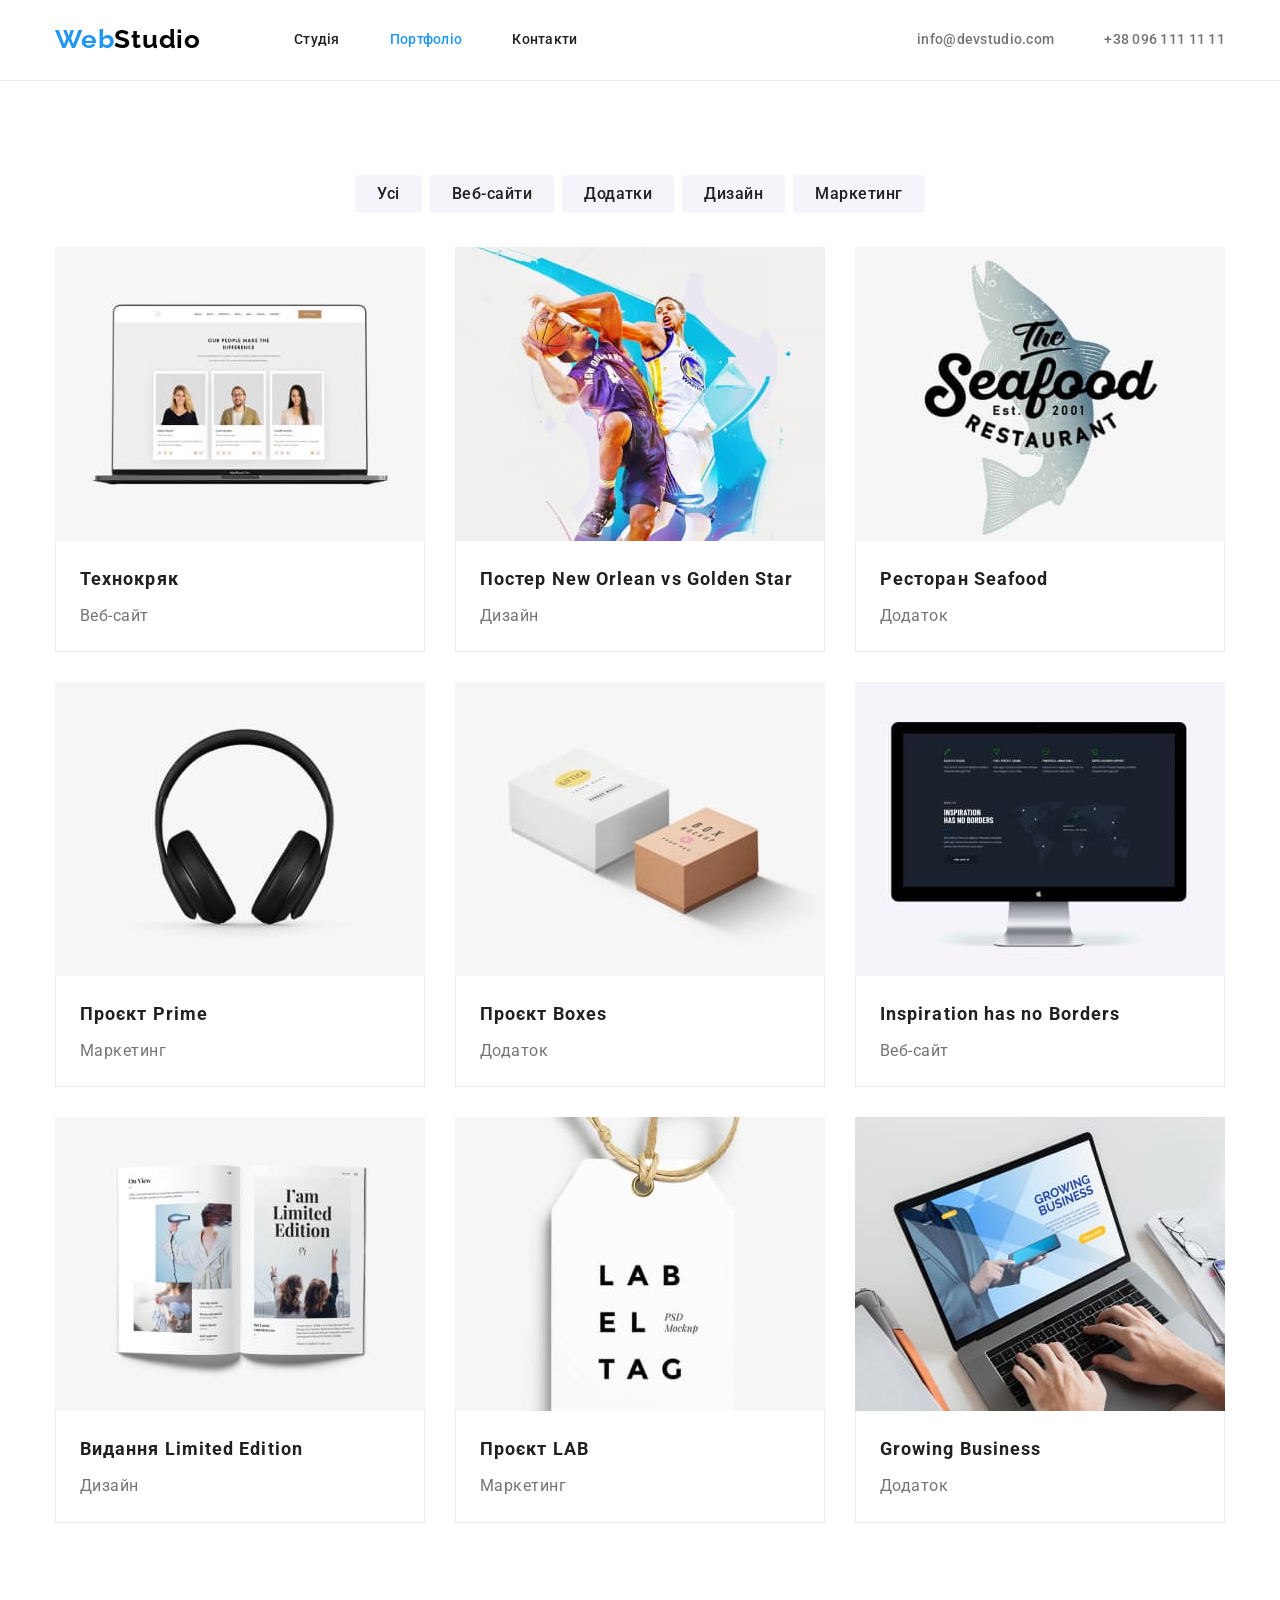
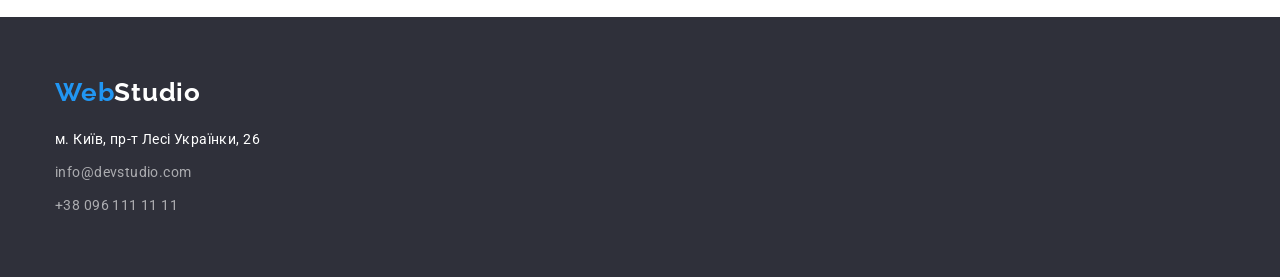
==== portfolio.html @ c188644f "Initial commit" ====
<!DOCTYPE html>
<html lang="uk">
  <head>
    <meta charset="UTF-8" />
    <meta http-equiv="X-UA-Compatible" content="IE=edge" />
    <meta name="viewport" content="width=device-width, initial-scale=1.0" />
    <title>Портфоліо</title>
    <link
      href="https://fonts.googleapis.com/css2?family=Raleway:wght@700&family=Roboto:wght@400;500;700;900&display=swap"
      rel="stylesheet"
    />
    <link
      rel="stylesheet"
      href="https://cdnjs.cloudflare.com/ajax/libs/modern-normalize/1.0.0/modern-normalize.min.css"
    />
    <link rel="stylesheet" href="./css/styles.css" />
  </head>
  <body>
    <!-- шапка -->
    <header class="header">
      <div class="container main-nav">
        <nav class="site-nav">
          <a href="./index.html" class="logo link" aria-label="logo"
            ><span lang="en"><span class="logo-web-blue">Web</span>Studio</span></a
          >
          <ul class="list-site-nav list">
            <li class="item">
              <a href="./index.html" class="link link-site-nav">Студія</a>
            </li>
            <li class="item">
              <a href="./portfolio.html" class="link current link-site-nav">Портфоліо</a>
            </li>
            <li class="item"><a href="#" class="link link-site-nav">Контакти</a></li>
          </ul>
        </nav>
        <ul class="list-contacts-header list">
          <li class="item">
            <a href="mailto:info@devstudio.com" class="link-contacts-header link"
              >info@devstudio.com</a
            >
          </li>
          <li class="item">
            <a href="tel:+380961111111" class="link-contacts-header link">+38 096 111 11 11</a>
          </li>
        </ul>
      </div>
    </header>
    <main>
      <section class="section sample-works">
        <div class="container">
          <h1 class="section-titel-hidden">Портфоліо</h1>
          <ul class="list list-filter">
            <li class="button-item"><button type="button" class="button-filter">Усі</button></li>
            <li class="button-item">
              <button type="button" class="button button-filter">Веб-сайти</button>
            </li>
            <li class="button-item">
              <button type="button" class="button button-filter">Додатки</button>
            </li>
            <li class="button-item">
              <button type="button" class="button button-filter">Дизайн</button>
            </li>
            <li class="button-item">
              <button type="button" class="button button-filter">Маркетинг</button>
            </li>
          </ul>
          <ul class="list list-sample-work">
            <li class="works-item">
              <a href="#" class="link link-portfolio">
                <img
                  src="./images/img_website_tex.jpg"
                  alt="приклад дизайну веб-сайта"
                  width="370"
                />
                <div class="works-examples">
                  <h2 class="list-sample-work-titel">Технокряк</h2>
                  <p class="list-sample-work-paragraph">Веб-сайт</p>
                </div>
              </a>
            </li>
            <li class="works-item">
              <a href="#" class="link link-portfolio">
                <img
                  src="./images/img_new_orlean.jpg"
                  alt="приклад дизайну постера  матч с баскетболу"
                  width="370"
                />
                <div class="works-examples">
                  <h2 class="list-sample-work-titel">
                    Постер <span lang="en">New Orlean vs Golden Star</span>
                  </h2>
                  <p class="list-sample-work-paragraph">Дизайн</p>
                </div>
              </a>
            </li>
            <li class="works-item">
              <a href="#" class="link link-portfolio">
                <img
                  src="./images/img_seafood.jpg"
                  alt="приклад дизайну зображено лейбела ресорана"
                  width="370"
                />
                <div class="works-examples">
                  <h2 class="list-sample-work-titel">Ресторан <span lang="en">Seafood</span></h2>
                  <p class="list-sample-work-paragraph">Додаток</p>
                </div>
              </a>
            </li>
            <li class="works-item">
              <a href="#" class="link link-portfolio">
                <img
                  src="./images/img_project_prime.jpg"
                  alt="приклад дизайну лейбла проєкта зображено навушники"
                  width="370"
                />
                <div class="works-examples">
                  <h2 class="list-sample-work-titel">Проєкт <span lang="en">Prime</span></h2>
                  <p class="list-sample-work-paragraph">Маркетинг</p>
                </div>
              </a>
            </li>
            <li class="works-item">
              <a href="#" class="link link-portfolio">
                <img
                  src="./images/img_boxes.jpg"
                  alt="приклад дезайна додатку зображено упаковочні коробки"
                  width="370"
                />
                <div class="works-examples">
                  <h2 class="list-sample-work-titel">Проєкт <span lang="en">Boxes</span></h2>
                  <p class="list-sample-work-paragraph">Додаток</p>
                </div>
              </a>
            </li>
            <li class="works-item">
              <a href="#" class="link link-portfolio">
                <img
                  src="./images/img_website_two.jpg"
                  alt="приклад дизайну веб-сайта"
                  width="370"
                />
                <div class="works-examples">
                  <h2 class="list-sample-work-titel">
                    <span lang="en">Inspiration has no Borders</span>
                  </h2>
                  <p class="list-sample-work-paragraph">Веб-сайт</p>
                </div>
              </a>
            </li>
            <li class="works-item">
              <a href="#" class="link link-portfolio">
                <img src="./images/img_newspaper.jpg" alt="приклад дизайну журналу" width="370" />
                <div class="works-examples">
                  <h2 class="list-sample-work-titel">
                    Видання <span lang="en">Limited Edition</span>
                  </h2>
                  <p class="list-sample-work-paragraph">Дизайн</p>
                </div>
              </a>
            </li>
            <li class="works-item">
              <a href="#" class="link link-portfolio">
                <img
                  src="./images/lab_img.jpg"
                  alt="приклад дизайну проекту зображено бірку"
                  width="370"
                />
                <div class="works-examples">
                  <h2 class="list-sample-work-titel">Проєкт <span lang="en">LAB</span></h2>
                  <p class="list-sample-work-paragraph">Маркетинг</p>
                </div>
              </a>
            </li>
            <li class="works-item">
              <a href="#" class="link link-portfolio">
                <img
                  src="./images/img_growing_business.jpg"
                  alt="приклад дизайну додатка зображено роботу з додатком на компютері"
                  width="370"
                />
                <div class="works-examples">
                  <h2 class="list-sample-work-titel"><span lang="en">Growing Business</span></h2>
                  <p class="list-sample-work-paragraph">Додаток</p>
                </div>
              </a>
            </li>
          </ul>
        </div>
      </section>
    </main>
    <!-- футер -->
    <footer class="footer">
      <div class="container">
        <a href="./index.html" class="footer-logo" aria-label="logo"
          ><span lang="en"><span class="logo-web-blue">Web</span>Studio</span></a
        >
        <address class="address-footer">
          <ul class="contacts-footer list">
            <li>
              <a
                href="https://www.google.com/maps/place/%D0%B1%D1%83%D0%BB.+%D0%9B%D0%B5%D1%81%D0%B8+%D0%A3%D0%BA%D1%80%D0%B0%D0%B8%D0%BD%D0%BA%D0%B8,+26,+%D0%9A%D0%B8%D0%B5%D0%B2,+%D0%A3%D0%BA%D1%80%D0%B0%D0%B8%D0%BD%D0%B0,+02000/@50.4265807,30.53838x58,17z/data=!3m1!4b1!4m5!3m4!1s0x40d4cf0e033ecbe9:0x57a4dffefec77da0!8m2!3d50.4265807!4d30.5383858"
                target="_blank"
                rel="noopener noreferrer"
                class="contacts-footer-street"
                >м. Київ, пр-т Лесі Українки, 26</a
              >
            </li>
            <li>
              <a href="mailto:info@devstudio.com" class="contacts-footer-mail"
                >info@devstudio.com</a
              >
            </li>
            <li><a href="tel:+380961111111" class="contacts-footer-tel">+38 096 111 11 11</a></li>
          </ul>
        </address>
      </div>
    </footer>
  </body>
</html>
---- css/styles.css ----
:root {
--color-accent-two: #FFFFFF;
--color-logo: #000000;
--color-accent: #2196F3;
--color-titel-nav: #212121;
--color-main: #757575;
--color-contactsfooter: rgba(255, 255, 255, 0.6);
--background-color-hero: #2F303A;
--background-color-sectionteam: #F5F4FA;
--button-active: #188CE8;
--color-accent-three: #ECECEC;
}

body {
    color: var(--color-main);
    background-color: var(--color-accent-two);
    font-family: Roboto, sans-serif;
}

img,
a {
    display: block;
}

.button {
    cursor: pointer;
}

.list {
    list-style: none;
    padding: 0;
    margin: 0;
}

.link {
    text-decoration: none;
}

/* !nav */

.header {
    border-bottom: 1px solid var(--color-accent-three);
}

.container {
    margin-left: auto;
    margin-right: auto;
    padding: 0 15px;
    width: 1200px;
}

.main-nav { 
    display: flex;
    border-bottom: 1px var(--color-accent-three);
}

.site-nav {
    display: flex;
}

.list-site-nav {
    display: flex;
}

.logo {
    margin-right: 93px;
    padding-top: 24px;
    padding-bottom: 24px;
    display: block;
    
    color: var(--color-logo);
    text-decoration: none;
    font-family: Raleway, sans-serif;
    font-weight: 700;
    font-size: 26px;
    line-height: 1.2;
    letter-spacing: 0.03em;
    
}

.logo-web-blue {
    color: var(--color-accent);
}

.link-site-nav {
    display: block;
    padding-top: 32px;
    padding-bottom: 32px;

    color: var(--color-titel-nav);
    font-weight: 500;
    font-size: 14px;
    line-height: 1.14;
    letter-spacing: 0.02em;

}

.site-nav .item:not(:last-child){
    margin-right: 50px;
}

.link.current {
    color: var(--color-accent);
}

.link-site-nav:hover,
.link-site-nav:focus,
.link-site-nav:active {
    color: var(--color-accent);
}

.list-contacts-header {
    display: flex;
    margin-left: auto;
}


.list-contacts-header .item:not(:last-child) {
    margin-right: 50px;
}

.link-contacts-header {
    display: block;
    padding-top: 32px;
    padding-bottom: 32px;
    margin-left: auto;

    color: var(--color-main);
    text-decoration: none;
    font-weight: 500;
    font-size: 14px;
    line-height: 1.14;
    letter-spacing: 0.02em;
}

.link-contacts-header:hover,
.link-contacts-header:focus {
    color: var(--color-accent);
}

/* !<!-- перша секція --> */
.section {
    padding-top: 94px;
    padding-bottom: 94px;
}

.section-hero {
    padding-top: 200px;
    padding-bottom: 200px;
    background-color: var(--background-color-hero);
    text-align: center;
}

.section-hero-titel {
    margin-top: 0;
    margin-bottom: 58px;
    width: 696px;
    margin-right: auto;
    margin-left: auto;


    color: var(--color-accent-two);
    font-weight: 900;
    font-size: 44px;
    line-height: 1.36;
    text-align: center;
    letter-spacing: 0.06em;
    text-transform: uppercase;
}

.button-hero {
    border-radius: 4px;
    padding: 10px 32px;
    margin: 0 auto;


    background-color: var(--color-accent);
    color: var(--color-accent-two);
    border: none;
    font-weight: 700;
    line-height: 1.9;
    letter-spacing: 0.06em;
}

.button-hero:hover,
.button-hero:focus {
    color: var(--color-accent-two);
    background-color: var(--button-active);
    outline: none;
}

/* !<!-- друга секція --> */
.section-features {
    padding-top: 94px;
    padding-bottom: 94px;
}

.list-section-features {
    display: flex;
}

.features-link {
    width: 270px;

}

.features-link:not(:last-child) {
    margin-right: 30px;
}

.section-titel-hidden {
        position: absolute;
        width: 1px;
        height: 1px;
        margin: -1px;
        border: 0;
        padding: 0;
        
        white-space: nowrap;
        clip-path: inset(100%);
        clip: rect(0 0 0 0);
        overflow: hidden;
}

.title-section-features {
    margin-top: 0;
    margin-bottom: 10px;

    color: var(--color-titel-nav);
    font-size: 14px;
    line-height: 1.14;
    letter-spacing: 0.03em;
    text-transform: uppercase;
}

.paragraph-section-features {
    margin-top: 0;
    margin-bottom: 0;

    font-size: 14px;
    line-height: 1.7;
    letter-spacing: 0.03em;
}

/* ! третя секція  */
.section-our-work{
    padding-top: 0;
    padding-bottom: 94px;

}
.section-titel {
    margin-top: 0;
    margin-bottom: 50px;

    color: var(--color-titel-nav);
    font-weight: 700;
    font-size: 36px;
    line-height: 1.66;
    text-align: center;
    letter-spacing: 0.03em;
}

.our-work-card-list {
    display: flex;
    
}

.item-our-work-card {
    width: 370px;
}

.item-our-work-card:not(:last-child) {
    margin-right: 30px;

}

/* !<!-- четверта секція --> */

.section-team {
    background-color: var(--background-color-sectionteam);
}

.section-team-list {
    display: flex;
    

}

.section-team-item {
    width: 270px;
    border-radius: 0px 0px 4px 4px;
    box-shadow: 0px 1px 3px rgba(0, 0, 0, 0.12), 0px 1px 1px rgba(0, 0, 0, 0.14), 0px 2px 1px rgba(0, 0, 0, 0.2);

    background-color: #FFFFFF;
}

.section-team-item:not(:last-child){
    margin-right: 30px;
    
}

.section-team-name {
    padding-top: 30px;
    padding-bottom: 30px;
    }

.title-section-team {
    margin-top: 0px;
    margin-bottom: 10px;

    color: var(--color-titel-nav);
    font-weight: 500;
    font-size: 16px;
    line-height: 1.2;
    text-align: center;
    letter-spacing: 0.03em;
}

.paragraph-section-team {
    margin-top: 0;
    margin-bottom: 0px;

    font-size: 16px;
    line-height: 1.2;
    text-align: center;
    letter-spacing: 0.03em;
}

/* !<!--! портфоліо --> */

/* !кнопка 4 портфоліо   */

.list-filter {
    display: flex;
    justify-content: center;
    margin-bottom: 34px;
}

.button-item:not(:last-child) {
    margin-right: 8px;
}

.button-filter {
    border-radius: 4px;
    padding: 6px 22px;
    border: none;

    background-color: var(--background-color-sectionteam);
    color: var(--color-titel-nav);
    font-weight: 500;
    line-height: 1.6;
    letter-spacing: 0.03em;
}

.button-filter:hover,
.button-filter:focus {
    color: var(--color-accent-two);
    background-color: var(--color-accent);
    outline: none;
}

/* !катки  портфоліо   */
.list-sample-work {
    display: flex;
    flex-wrap: wrap;
}

.works-item {
    margin-bottom: 30px;
    margin-right: 30px;
    flex-basis: calc((100% - 2 * 30px) / 3);
}

.works-item:nth-child(3n){
    margin-right: 0;
}

.works-item:nth-last-child(-n + 3){
    margin-bottom: 0;
}

.works-examples {
    padding-top: 20px;
    padding-left: 24px;
    padding-bottom: 20px;
    padding-right: 24px;
    border-bottom: 1px solid var(--color-accent-three);
    border-left: 1px solid var(--color-accent-three);
    border-right: 1px solid var(--color-accent-three);
}

.list-sample-work-titel {
    margin-top: 0;
    margin-bottom: 4px;

    color: var(--color-titel-nav);
    font-size: 18px;
    line-height: 2;
    letter-spacing: 0.06em;
}

.list-sample-work-paragraph {
    margin: 0;
    
    color: var(--color-main);
    line-height: 1.9;
    letter-spacing: 0.03em;
}

/* !фотер */

.footer {
    padding-top: 60px;
    padding-bottom: 60px;
    cursor: pointer;

    background-color: var(--background-color-hero);
}

.footer-logo {
    margin-top: 0;
    margin-bottom: 20px;

    color: var(--color-accent-two);
    text-decoration: none;
    font-family: Raleway, sans-serif;
    font-weight: 700;
    font-size: 26px;
    line-height: 1.2;
    letter-spacing: 0.03em;
}

.contacts-footer-street {
    margin-bottom: 9px;


    color: var(--color-accent-two);
    text-decoration: none;
    font-style: normal;
    font-size: 14px;
    line-height: 1.7;
    letter-spacing: 0.03em;
}

.contacts-footer-mail {
    margin-bottom: 9px;

    border-bottom-color: var(--color-contactsfooter);
}

.contacts-footer-mail,
.contacts-footer-tel {
    color: var(--color-contactsfooter);
    text-decoration: none;
    font-style: normal;
    font-size: 14px;
    line-height: 1.7;
    letter-spacing: 0.03em;
}

.contacts-footer-street:hover,
.contacts-footer-mail:hover,
.contacts-footer-tel:hover { 
    color: var(--color-accent);
}

.contacts-footer-street:focus,
.contacts-footer-mail:focus,
.contacts-footer-tel:focus { 
    color: var(--color-accent);
}
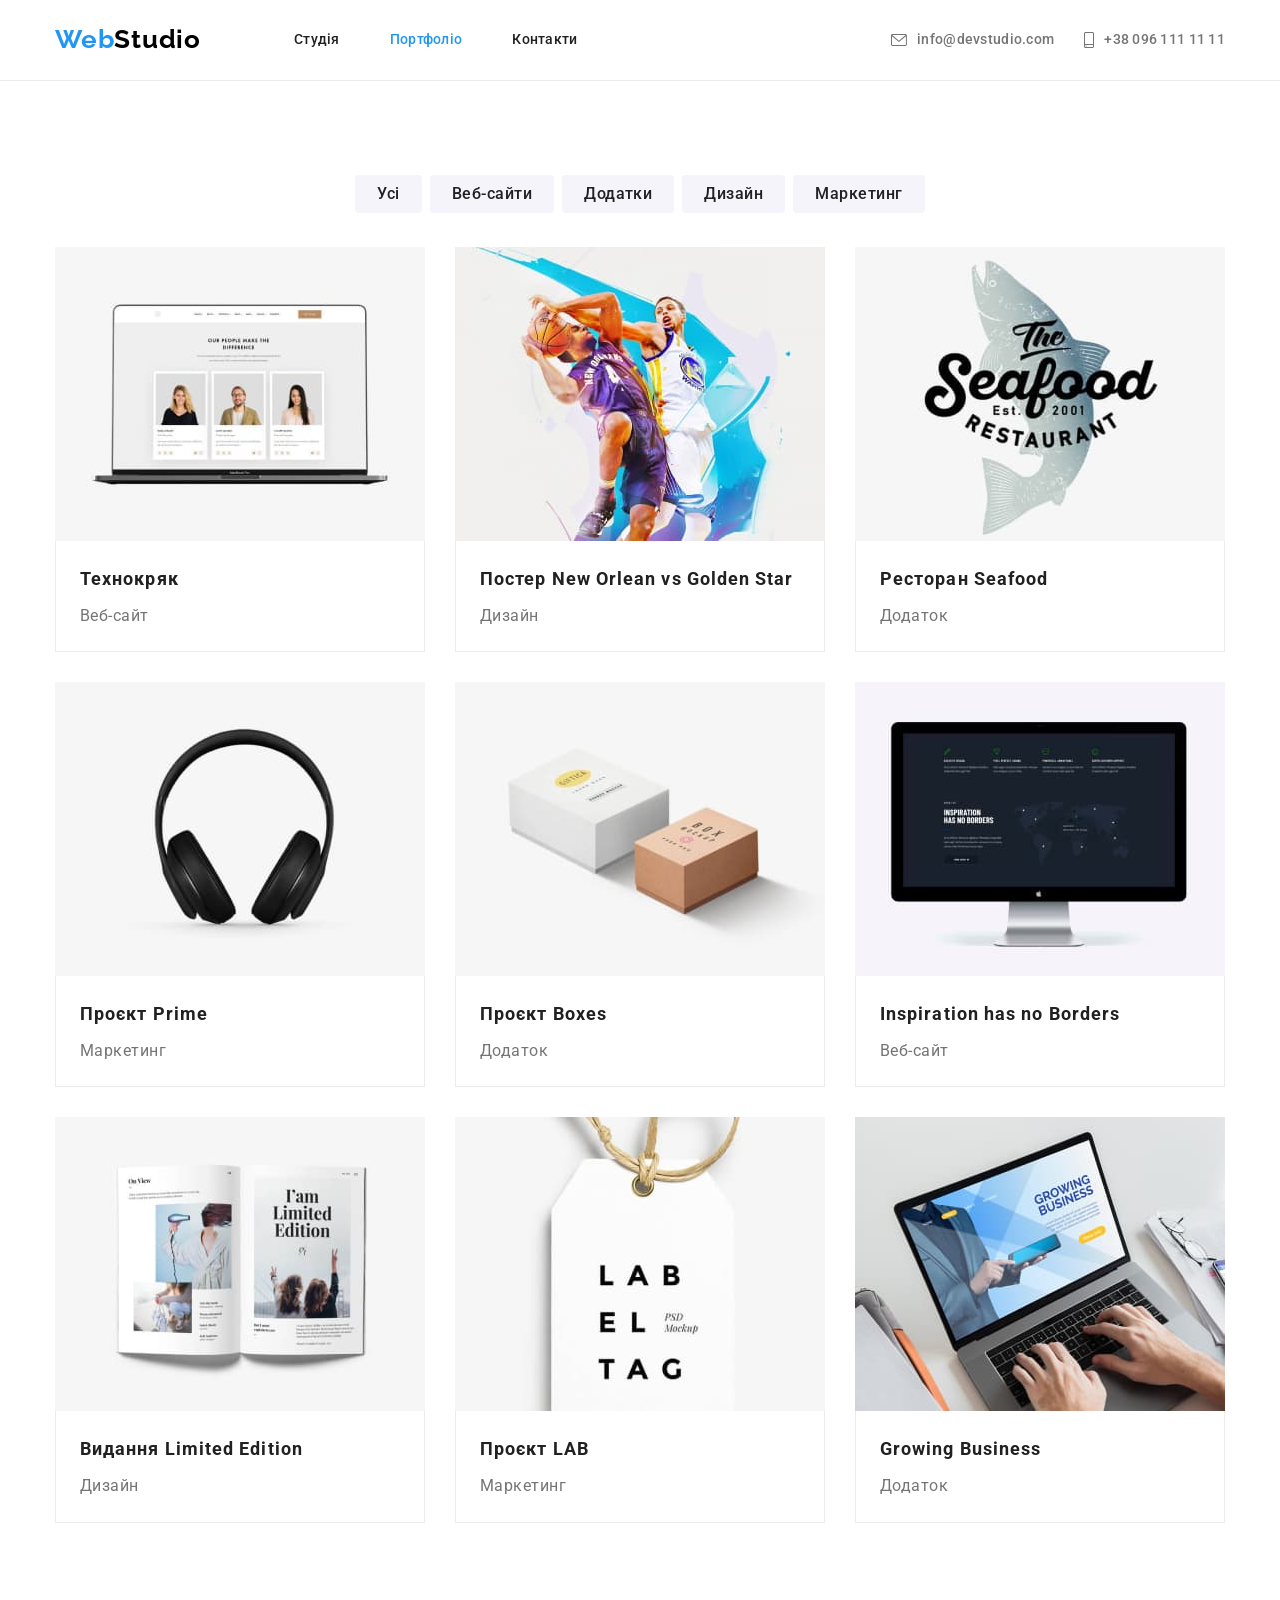
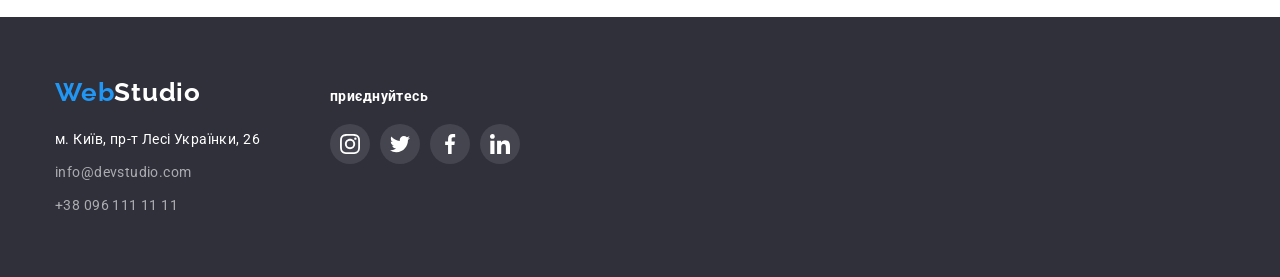
==== commit f3184fdb: "the finish" ====
--- a/portfolio.html
+++ b/portfolio.html
@@ -30,17 +30,23 @@
             <li class="item">
               <a href="./portfolio.html" class="link current link-site-nav">Портфоліо</a>
             </li>
-            <li class="item"><a href="#" class="link link-site-nav">Контакти</a></li>
+            <li class="item"><a href="" class="link link-site-nav">Контакти</a></li>
           </ul>
         </nav>
         <ul class="list-contacts-header list">
           <li class="item">
             <a href="mailto:info@devstudio.com" class="link-contacts-header link"
+              ><svg class="contacts-item" width="16" height="12">
+                <use href="./images/sprite-defs.svg#icon-mail"></use></svg
               >info@devstudio.com</a
             >
           </li>
           <li class="item">
-            <a href="tel:+380961111111" class="link-contacts-header link">+38 096 111 11 11</a>
+            <a href="tel:+380961111111" class="link-contacts-header link"
+              ><svg class="contacts-item" width="10" height="16">
+                <use href="./images/sprite-defs.svg#icon-phone"></use></svg
+              >+38 096 111 11 11</a
+            >
           </li>
         </ul>
       </div>
@@ -190,29 +196,66 @@
     </main>
     <!-- футер -->
     <footer class="footer">
-      <div class="container">
-        <a href="./index.html" class="footer-logo" aria-label="logo"
-          ><span lang="en"><span class="logo-web-blue">Web</span>Studio</span></a
-        >
-        <address class="address-footer">
-          <ul class="contacts-footer list">
+      <div class="container main-footer">
+        <div class="footer-address">
+          <a href="./index.html" class="footer-logo link" aria-label="logo"
+            ><span lang="en"><span class="logo-web-blue">Web</span>Studio</span></a
+          >
+          <address class="address-footer">
+            <ul class="contacts-footer list">
+              <li>
+                <a
+                  href="https://www.google.com/maps/place/%D0%B1%D1%83%D0%BB.+%D0%9B%D0%B5%D1%81%D0%B8+%D0%A3%D0%BA%D1%80%D0%B0%D0%B8%D0%BD%D0%BA%D0%B8,+26,+%D0%9A%D0%B8%D0%B5%D0%B2,+%D0%A3%D0%BA%D1%80%D0%B0%D0%B8%D0%BD%D0%B0,+02000/@50.4265807,30.53838x58,17z/data=!3m1!4b1!4m5!3m4!1s0x40d4cf0e033ecbe9:0x57a4dffefec77da0!8m2!3d50.4265807!4d30.5383858"
+                  target="_blank"
+                  rel="noopener noreferrer"
+                  class="contacts-footer-street link"
+                  >м. Київ, пр-т Лесі Українки, 26</a
+                >
+              </li>
+              <li>
+                <a href="mailto:info@devstudio.com" class="contacts-footer-mail link"
+                  >info@devstudio.com</a
+                >
+              </li>
+              <li>
+                <a href="tel:+380961111111" class="contacts-footer-tel link">+38 096 111 11 11</a>
+              </li>
+            </ul>
+          </address>
+        </div>
+        <div class="footer-social">
+          <h2 class="footer-titel">приєднуйтесь</h2>
+          <ul class="footer-list list">
+            <li class="footer-item">
+              <a href="#" class="footer-link link" aria-label="instagram">
+                <svg class="footer-icon" width="20" height="20">
+                  <use href="./images/sprite-defs.svg#icon-instagram"></use>
+                </svg>
+              </a>
+            </li>
+            <li class="footer-item">
+              <a href="#" class="footer-link link" aria-label="twitter">
+                <svg class="footer-icon" width="20" height="20">
+                  <use href="./images/sprite-defs.svg#icon-twitter"></use>
+                </svg>
+              </a>
+            </li>
+            <li class="footer-item">
+              <a href="#" class="footer-link link" aria-label="facebook">
+                <svg class="footer-icon" width="20" height="20">
+                  <use href="./images/sprite-defs.svg#icon-facebook"></use>
+                </svg>
+              </a>
+            </li>
             <li>
-              <a
-                href="https://www.google.com/maps/place/%D0%B1%D1%83%D0%BB.+%D0%9B%D0%B5%D1%81%D0%B8+%D0%A3%D0%BA%D1%80%D0%B0%D0%B8%D0%BD%D0%BA%D0%B8,+26,+%D0%9A%D0%B8%D0%B5%D0%B2,+%D0%A3%D0%BA%D1%80%D0%B0%D0%B8%D0%BD%D0%B0,+02000/@50.4265807,30.53838x58,17z/data=!3m1!4b1!4m5!3m4!1s0x40d4cf0e033ecbe9:0x57a4dffefec77da0!8m2!3d50.4265807!4d30.5383858"
-                target="_blank"
-                rel="noopener noreferrer"
-                class="contacts-footer-street"
-                >м. Київ, пр-т Лесі Українки, 26</a
-              >
-            </li>
-            <li>
-              <a href="mailto:info@devstudio.com" class="contacts-footer-mail"
-                >info@devstudio.com</a
-              >
-            </li>
-            <li><a href="tel:+380961111111" class="contacts-footer-tel">+38 096 111 11 11</a></li>
-          </ul>
-        </address>
+              <a href="#" class="footer-link link" aria-label="linkedin">
+                <svg class="footer-icon" width="20" height="20">
+                  <use href="./images/sprite-defs.svg#icon-linkedin"></use>
+                </svg>
+              </a>
+            </li>
+          </ul>
+        </div>
       </div>
     </footer>
   </body>
--- a/css/styles.css
+++ b/css/styles.css
@@ -9,6 +9,8 @@
 --background-color-sectionteam: #F5F4FA;
 --button-active: #188CE8;
 --color-accent-three: #ECECEC;
+--color-icon-social: #AFB1B8;
+--color-icon-footer: rgba(255, 255, 255, 0.1);
 }
 
 body {
@@ -33,6 +35,7 @@
 }
 
 .link {
+    outline: none;
     text-decoration: none;
 }
 
@@ -112,18 +115,19 @@
 .list-contacts-header {
     display: flex;
     margin-left: auto;
+    align-items: center;
 }
 
 
 .list-contacts-header .item:not(:last-child) {
-    margin-right: 50px;
+    margin-right: 30px;
 }
 
 .link-contacts-header {
-    display: block;
+    display: flex;
     padding-top: 32px;
     padding-bottom: 32px;
-    margin-left: auto;
+    align-items: center;
 
     color: var(--color-main);
     text-decoration: none;
@@ -138,6 +142,15 @@
     color: var(--color-accent);
 }
 
+/* !contacts items */
+
+.contacts-item {
+    display: inline;
+    margin-right: 10px;
+    fill: currentColor;
+}
+
+
 /* !<!-- перша секція --> */
 .section {
     padding-top: 94px;
@@ -147,8 +160,21 @@
 .section-hero {
     padding-top: 200px;
     padding-bottom: 200px;
+    margin-left: auto;
+    margin-right: auto;
+    max-width: 1600px;
+    max-height: 600px;
     background-color: var(--background-color-hero);
     text-align: center;
+
+    background-image:linear-gradient(rgba(47, 48, 58, 0.4), rgba(47, 48, 58, 0.4)), url(../images/background_img.jpg);
+
+    height: auto;
+    background-size: cover;
+    background-position: center;
+    background-repeat: no-repeat;
+
+    
 }
 
 .section-hero-titel {
@@ -242,6 +268,19 @@
     letter-spacing: 0.03em;
 }
 
+/* !svg-icon */
+
+.img-features {
+    display: flex;
+    align-items: center;
+    justify-content: center;
+    width: 270px;
+    height: 120px;
+    background-color: var(--background-color-sectionteam);
+    margin-bottom: 30px;
+}
+
+
 /* ! третя секція  */
 .section-our-work{
     padding-top: 0;
@@ -291,7 +330,7 @@
     border-radius: 0px 0px 4px 4px;
     box-shadow: 0px 1px 3px rgba(0, 0, 0, 0.12), 0px 1px 1px rgba(0, 0, 0, 0.14), 0px 2px 1px rgba(0, 0, 0, 0.2);
 
-    background-color: #FFFFFF;
+    background-color: var(--color-accent-two);
 }
 
 .section-team-item:not(:last-child){
@@ -318,13 +357,76 @@
 
 .paragraph-section-team {
     margin-top: 0;
-    margin-bottom: 0px;
+    margin-bottom: 16px;
 
     font-size: 16px;
     line-height: 1.2;
     text-align: center;
     letter-spacing: 0.03em;
 }
+/* !icon-social */
+.team-list {
+    display: flex;
+    align-items: center;
+    justify-content: center;
+    gap: 10px;
+}
+
+.team-link {
+    display: flex;
+    align-items: center;
+    justify-content: center;
+    width: 40px;
+    height: 40px;
+    border-radius: 50%;
+    fill: var(--color-icon-social)
+}
+
+
+.team-link:hover,
+.team-link:focus {
+    background-color: var(--color-accent);
+}
+
+.team-link:hover .team-icon,
+.team-link:focus .team-icon {
+    fill: var(--color-accent-two);
+}
+
+/* !sections-clients */
+
+.clients-list {
+    display: flex;
+    align-items: center;
+    justify-content: center;
+    gap: 10px;
+}
+
+.clients-link {
+    display: flex;
+    align-items: center;
+    justify-content: center;
+    width: 170px;
+    height: 92px;
+    border: 1px solid var(--color-icon-social);
+    border-radius: 4px;
+}
+
+.clients-icon {
+    fill: var(--color-icon-social);
+}
+
+.clients-link:hover,
+.clients-link:focus {
+    border: 1px solid var(--color-accent);
+}
+
+
+.clients-link:hover .clients-icon,
+.clients-link:focus .clients-icon {
+    fill: var(--color-accent);
+}
+
 
 /* !<!--! портфоліо --> */
 
@@ -356,6 +458,7 @@
 .button-filter:focus {
     color: var(--color-accent-two);
     background-color: var(--color-accent);
+    box-shadow: 0px 1px 1px rgba(0, 0, 0, 0.12), 0px 4px 4px rgba(0, 0, 0, 0.06), 1px 4px 6px rgba(0, 0, 0, 0.16);
     outline: none;
 }
 
@@ -407,7 +510,20 @@
     letter-spacing: 0.03em;
 }
 
+.link-portfolio {
+    outline: none;
+}
+
+.link-portfolio:hover {
+    box-shadow: 0px 1px 1px rgba(0, 0, 0, 0.12), 0px 4px 4px rgba(0, 0, 0, 0.06), 1px 4px 6px rgba(0, 0, 0, 0.16);
+}
+
 /* !фотер */
+
+.main-footer {
+    display: flex;
+    align-items: baseline;
+}
 
 .footer {
     padding-top: 60px;
@@ -416,7 +532,10 @@
 
     background-color: var(--background-color-hero);
 }
-
+.footer-address{
+    display: flex;
+    flex-direction: column;
+}
 .footer-logo {
     margin-top: 0;
     margin-bottom: 20px;
@@ -470,22 +589,45 @@
     color: var(--color-accent);
 }
 
-
-
-
-
-
-
-
-
-
-
-
-
-
-
-
-
-
-
-
+/* !social-icon */
+
+.footer-social{
+    display: flex;
+    flex-direction: column;
+    margin-left: 70px;
+}
+
+.footer-titel {
+    color: var(--color-accent-two);
+    font-size: 14px;
+    line-height: 1.1;
+    letter-spacing: 0.03em;
+    margin-top: 0;
+    margin-bottom: 20px;
+}
+
+.footer-list {
+    display: flex;
+    align-items: center;
+    justify-content: center;
+    gap: 10px;
+}
+
+.footer-link {
+    display: flex;
+    align-items: center;
+    justify-content: center;
+    width: 40px;
+    height: 40px;
+    border-radius: 50%;
+    background-color: var(--color-icon-footer);
+    fill: var(--color-accent-two)
+}
+
+.footer-link:hover,
+.footer-link:focus {
+    background-color: var(--color-accent);
+}
+
+
+
